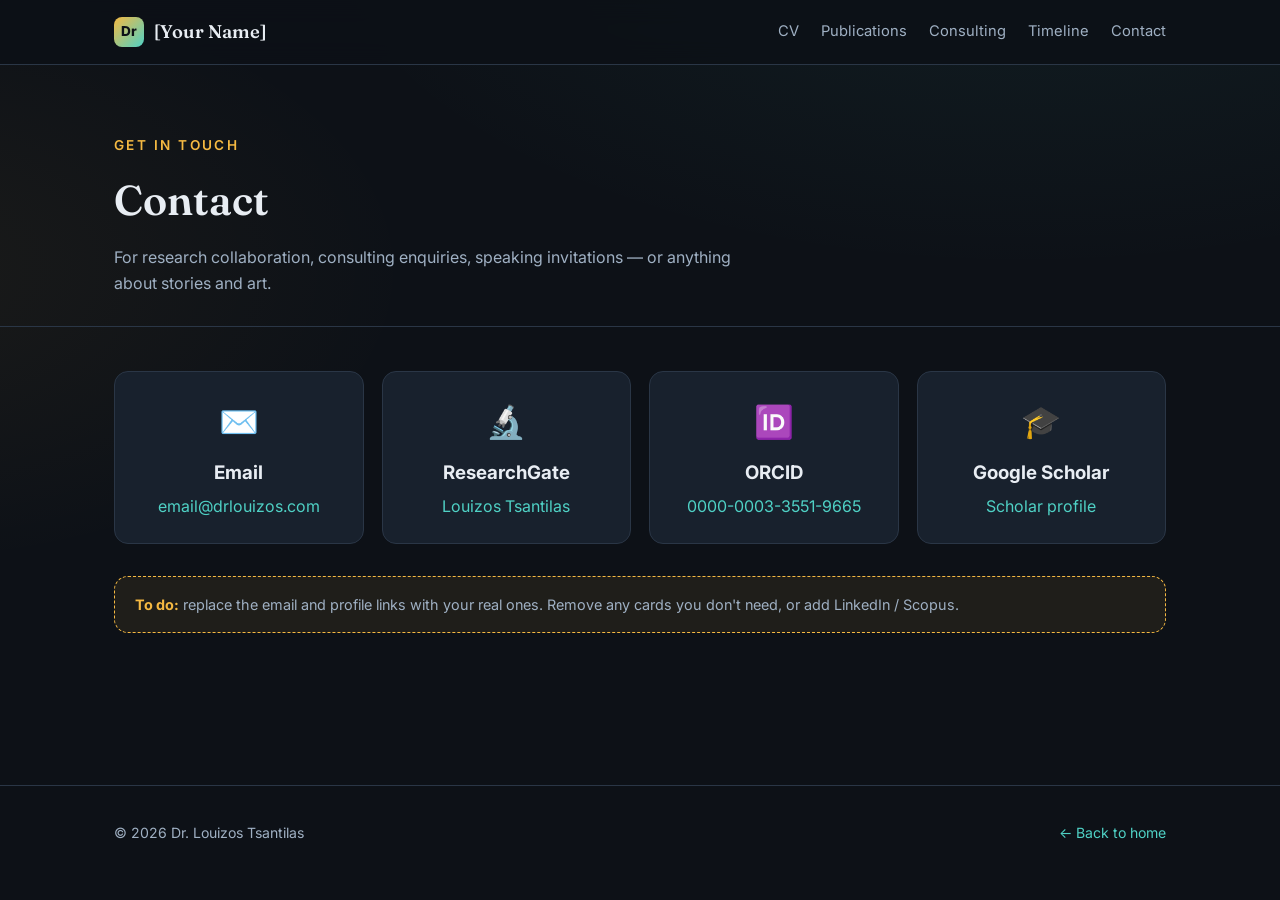
==== pages/contact.html @ 30afbcdd "Add files via upload" ====
<!DOCTYPE html>
<html lang="en">
<head>
  <meta charset="UTF-8" />
  <meta name="viewport" content="width=device-width, initial-scale=1.0" />
  <title>Contact — Dr. Louizos Tsantilas</title>
  <link href="https://fonts.googleapis.com/css2?family=Fraunces:opsz,wght@9..144,400;9..144,600&family=Inter:wght@400;600;800&display=swap" rel="stylesheet" />
  <link rel="stylesheet" href="../css/style.css" />
</head>
<body>

<header class="site-header">
  <div class="wrap">
    <a class="brand" href="../index.html"><span class="mark">Dr</span> [Your Name]</a>
    <nav class="nav">
      <a href="cv.html">CV</a>
      <a href="publications.html">Publications</a>
      <a href="consulting.html">Consulting</a>
      <a href="timeline.html">Timeline</a>
      <a href="contact.html">Contact</a>
    </nav>
  </div>
</header>

<section class="page-head">
  <div class="wrap">
    <div class="kicker">Get in touch</div>
    <h1>Contact</h1>
    <p>For research collaboration, consulting enquiries, speaking invitations — or anything about stories and art.</p>
  </div>
</section>

<section class="page-body">
  <div class="wrap">
    <div class="contact-cards">
      <div class="contact-card">
        <div class="icon">✉️</div>
        <h3>Email</h3>
        <p><a href="mailto:email@drlouizos.com">email@drlouizos.com</a></p>
      </div>
      <div class="contact-card">
        <div class="icon">🔬</div>
        <h3>ResearchGate</h3>
        <p><a href="https://www.researchgate.net/profile/Louizos-Tsantilas?ev=hdr_xprf" target="_blank" rel="noopener">Louizos Tsantilas</a></p>
      </div>
      <div class="contact-card">
        <div class="icon">🆔</div>
        <h3>ORCID</h3>
        <p><a href="https://orcid.org/0000-0003-3551-9665" target="_blank" rel="noopener">0000-0003-3551-9665</a></p>
      </div>
      <div class="contact-card">
        <div class="icon">🎓</div>
        <h3>Google Scholar</h3>
        <p><a href="https://scholar.google.com/citations?hl=el&view_op=list_works&authuser=1&gmla=ACrTK9WzGcThBdIfRgNAa7O6j9jG-van-BKrQ4UHnEy6t97a4vw4tF904GIADdbxuHLPBylcaTJUcj7HfCCHWcBw4d2ifMFMTe4DOgxXaTWkilcH-zUcXXynsKEgOHUMhG6VQN8EnLLSPQzrf23gU9fBtYw0vLW6SaUraUMIdS3poxc&user=puBOvT4AAAAJ" target="_blank" rel="noopener">Scholar profile</a></p>
      </div>
    </div>

    <div class="placeholder-note" style="margin-top:32px"><strong>To do:</strong> replace the email and profile links with your real ones. Remove any cards you don't need, or add LinkedIn / Scopus.</div>
  </div>
</section>

<footer class="site-footer">
  <div class="wrap">
    <div>© <span id="year"></span> Dr. Louizos Tsantilas</div>
    <div><a href="../index.html">← Back to home</a></div>
  </div>
</footer>

<script src="../js/main.js"></script>
</body>
</html>
---- css/style.css ----
/* ============================================================
   Dr. [Your Name] — Geotechnical & Earthquake Engineering
   Shared stylesheet for the whole site
   ============================================================ */

:root {
  --bg: #0d1117;
  --bg-soft: #131a23;
  --card: #18212d;
  --card-hover: #1e2a3a;
  --line: #2a3646;
  --text: #e8edf3;
  --text-dim: #9fb0c3;
  --accent: #f5b942;        /* seismic amber */
  --accent-2: #4fd1c5;      /* instrument teal */
  --accent-3: #e06c75;      /* alert red, used sparingly */
  --serif: "Fraunces", Georgia, "Times New Roman", serif;
  --sans: "Inter", -apple-system, "Segoe UI", Roboto, sans-serif;
  --radius: 14px;
  --shadow: 0 10px 30px rgba(0, 0, 0, 0.35);
}

* { box-sizing: border-box; margin: 0; padding: 0; }

html { scroll-behavior: smooth; }

body {
  background:
    radial-gradient(1200px 600px at 80% -10%, rgba(79, 209, 197, 0.07), transparent 60%),
    radial-gradient(900px 500px at -10% 30%, rgba(245, 185, 66, 0.06), transparent 60%),
    var(--bg);
  color: var(--text);
  font-family: var(--sans);
  line-height: 1.6;
  min-height: 100vh;
}

a { color: var(--accent-2); text-decoration: none; }
a:hover { text-decoration: underline; }

img { max-width: 100%; display: block; }

.wrap { max-width: 1100px; margin: 0 auto; padding: 0 24px; }

/* ---------- Header / nav ---------- */
.site-header {
  position: sticky; top: 0; z-index: 50;
  backdrop-filter: blur(12px);
  background: rgba(13, 17, 23, 0.82);
  border-bottom: 1px solid var(--line);
}
.site-header .wrap {
  display: flex; align-items: center; justify-content: space-between;
  height: 64px;
}
.brand {
  font-family: var(--serif);
  font-size: 1.15rem; font-weight: 600; color: var(--text);
  display: flex; align-items: center; gap: 10px;
}
.brand:hover { text-decoration: none; }
.brand .mark {
  width: 30px; height: 30px; border-radius: 8px;
  background: linear-gradient(135deg, var(--accent), var(--accent-2));
  display: inline-flex; align-items: center; justify-content: center;
  color: #0d1117; font-weight: 800; font-size: 0.85rem; font-family: var(--sans);
}
.nav { display: flex; gap: 22px; }
.nav a { color: var(--text-dim); font-size: 0.92rem; }
.nav a:hover { color: var(--text); text-decoration: none; }

/* ---------- Hero ---------- */
.hero { padding: 90px 0 50px; position: relative; overflow: hidden; }
.hero-grid {
  display: grid; grid-template-columns: 1.2fr 0.8fr; gap: 48px; align-items: center;
}
.kicker {
  color: var(--accent); font-size: 0.85rem; letter-spacing: 0.18em;
  text-transform: uppercase; font-weight: 600; margin-bottom: 14px;
}
.hero h1 {
  font-family: var(--serif);
  font-size: clamp(2.2rem, 5vw, 3.4rem);
  line-height: 1.12; font-weight: 600; margin-bottom: 18px;
}
.hero h1 em { color: var(--accent); font-style: normal; }
.hero p.lede { color: var(--text-dim); font-size: 1.08rem; max-width: 56ch; margin-bottom: 28px; }
.cta-row { display: flex; gap: 14px; flex-wrap: wrap; }

.btn {
  display: inline-flex; align-items: center; gap: 8px;
  padding: 12px 22px; border-radius: 999px;
  font-weight: 600; font-size: 0.95rem;
  border: 1px solid transparent; cursor: pointer; transition: all 0.2s ease;
}
.btn:hover { text-decoration: none; transform: translateY(-2px); }
.btn-primary { background: var(--accent); color: #14110a; }
.btn-primary:hover { box-shadow: 0 8px 24px rgba(245, 185, 66, 0.35); }
.btn-ghost { border-color: var(--line); color: var(--text); }
.btn-ghost:hover { border-color: var(--accent-2); color: var(--accent-2); }

/* Animated seismograph line under hero */
.seismo { margin-top: 36px; opacity: 0.9; }
.seismo path {
  stroke-dasharray: 2400; stroke-dashoffset: 2400;
  animation: trace 7s linear infinite;
}
@keyframes trace { to { stroke-dashoffset: 0; } }

/* ---------- Section headings ---------- */
.section { padding: 64px 0; }
.section-title {
  font-family: var(--serif); font-size: 1.8rem; font-weight: 600; margin-bottom: 8px;
}
.section-sub { color: var(--text-dim); margin-bottom: 36px; max-width: 64ch; }

/* ---------- Smart-button card grid ---------- */
.card-grid {
  display: grid;
  grid-template-columns: repeat(auto-fill, minmax(240px, 1fr));
  gap: 18px;
}
.smart-card {
  background: var(--card);
  border: 1px solid var(--line);
  border-radius: var(--radius);
  padding: 22px 20px;
  display: flex; flex-direction: column; gap: 10px;
  color: var(--text);
  transition: transform 0.22s ease, border-color 0.22s ease, background 0.22s ease;
  position: relative; overflow: hidden;
}
.smart-card::after {
  content: "→";
  position: absolute; right: 18px; bottom: 14px;
  color: var(--accent); opacity: 0; transition: all 0.22s ease;
  transform: translateX(-6px);
}
.smart-card:hover {
  transform: translateY(-4px);
  background: var(--card-hover);
  border-color: var(--accent);
  text-decoration: none;
  box-shadow: var(--shadow);
}
.smart-card:hover::after { opacity: 1; transform: translateX(0); }
.smart-card .icon { font-size: 1.6rem; line-height: 1; }
.smart-card h3 { font-size: 1.02rem; font-weight: 600; }
.smart-card p { font-size: 0.85rem; color: var(--text-dim); }
.smart-card.soon { opacity: 0.55; border-style: dashed; pointer-events: none; }
.smart-card .tag {
  position: absolute; top: 14px; right: 14px;
  font-size: 0.65rem; letter-spacing: 0.1em; text-transform: uppercase;
  color: var(--accent-2); border: 1px solid var(--accent-2);
  padding: 2px 8px; border-radius: 999px;
}

/* ---------- Plot cards (scientific diagrams) ---------- */
.plot-strip {
  display: grid;
  grid-template-columns: repeat(auto-fit, minmax(280px, 1fr));
  gap: 20px;
}
.plot-card {
  background: var(--bg-soft);
  border: 1px solid var(--line);
  border-radius: var(--radius);
  overflow: hidden;
  transition: transform 0.22s ease, border-color 0.22s ease;
}
.plot-card:hover { transform: translateY(-4px); border-color: var(--accent-2); }
.plot-card svg { width: 100%; height: auto; display: block; background: #0a0e14; }
.plot-card figcaption {
  padding: 14px 16px; font-size: 0.84rem; color: var(--text-dim);
  border-top: 1px solid var(--line);
}
.plot-card figcaption strong { color: var(--text); display: block; margin-bottom: 2px; }

/* Floating plot card variant used in hero */
.hero .plot-card { box-shadow: var(--shadow); transform: rotate(1.5deg); }
.hero .plot-card:hover { transform: rotate(0deg) translateY(-4px); }

/* ---------- Reveal-on-scroll ---------- */
.reveal { opacity: 0; transform: translateY(24px); transition: opacity 0.6s ease, transform 0.6s ease; }
.reveal.visible { opacity: 1; transform: translateY(0); }

/* ---------- Subpage layout ---------- */
.page-head { padding: 70px 0 30px; border-bottom: 1px solid var(--line); }
.page-head .kicker { margin-bottom: 10px; }
.page-head h1 { font-family: var(--serif); font-size: clamp(1.9rem, 4vw, 2.6rem); font-weight: 600; }
.page-head p { color: var(--text-dim); margin-top: 12px; max-width: 64ch; }
.page-body { padding: 44px 0 80px; }
.page-body h2 { font-family: var(--serif); font-size: 1.4rem; margin: 36px 0 12px; }
.page-body h2:first-child { margin-top: 0; }
.page-body ul { padding-left: 22px; color: var(--text-dim); }
.page-body li { margin-bottom: 8px; }
.placeholder-note {
  background: rgba(245, 185, 66, 0.08);
  border: 1px dashed var(--accent);
  border-radius: var(--radius);
  padding: 16px 20px; font-size: 0.9rem; color: var(--text-dim);
  margin-bottom: 32px;
}
.placeholder-note strong { color: var(--accent); }

/* Link-list (journals, videos, etc.) */
.link-list { display: flex; flex-direction: column; gap: 12px; margin-top: 8px; }
.link-item {
  display: flex; align-items: center; justify-content: space-between; gap: 16px;
  background: var(--card); border: 1px solid var(--line); border-radius: var(--radius);
  padding: 16px 20px; color: var(--text); transition: border-color 0.2s ease;
}
.link-item:hover { border-color: var(--accent); text-decoration: none; }
.link-item .meta { font-size: 0.82rem; color: var(--text-dim); }
.link-item .go { color: var(--accent); font-weight: 700; }

/* ---------- Timeline ---------- */
.timeline { position: relative; margin-top: 20px; padding-left: 34px; }
.timeline::before {
  content: ""; position: absolute; left: 10px; top: 4px; bottom: 4px;
  width: 2px; background: linear-gradient(var(--accent), var(--accent-2));
}
.timeline-item { position: relative; padding-bottom: 34px; }
.timeline-item::before {
  content: ""; position: absolute; left: -30px; top: 6px;
  width: 12px; height: 12px; border-radius: 50%;
  background: var(--bg); border: 3px solid var(--accent);
}
.timeline-item .when {
  font-size: 0.8rem; color: var(--accent); font-weight: 700;
  letter-spacing: 0.08em; text-transform: uppercase;
}
.timeline-item h3 { font-size: 1.05rem; margin: 4px 0; }
.timeline-item p { color: var(--text-dim); font-size: 0.92rem; }

/* ---------- Contact ---------- */
.contact-cards { display: grid; grid-template-columns: repeat(auto-fit, minmax(240px, 1fr)); gap: 18px; }
.contact-card {
  background: var(--card); border: 1px solid var(--line); border-radius: var(--radius);
  padding: 24px; text-align: center;
}
.contact-card .icon { font-size: 2rem; margin-bottom: 10px; }
.contact-card h3 { margin-bottom: 6px; }
.contact-card a { word-break: break-all; }

/* ---------- Footer ---------- */
.site-footer {
  border-top: 1px solid var(--line);
  padding: 36px 0; margin-top: 40px;
  color: var(--text-dim); font-size: 0.88rem;
}
.site-footer .wrap { display: flex; justify-content: space-between; flex-wrap: wrap; gap: 12px; }

/* ---------- Responsive ---------- */
@media (max-width: 820px) {
  .hero-grid { grid-template-columns: 1fr; }
  .nav { display: none; }
  .hero { padding-top: 56px; }
}
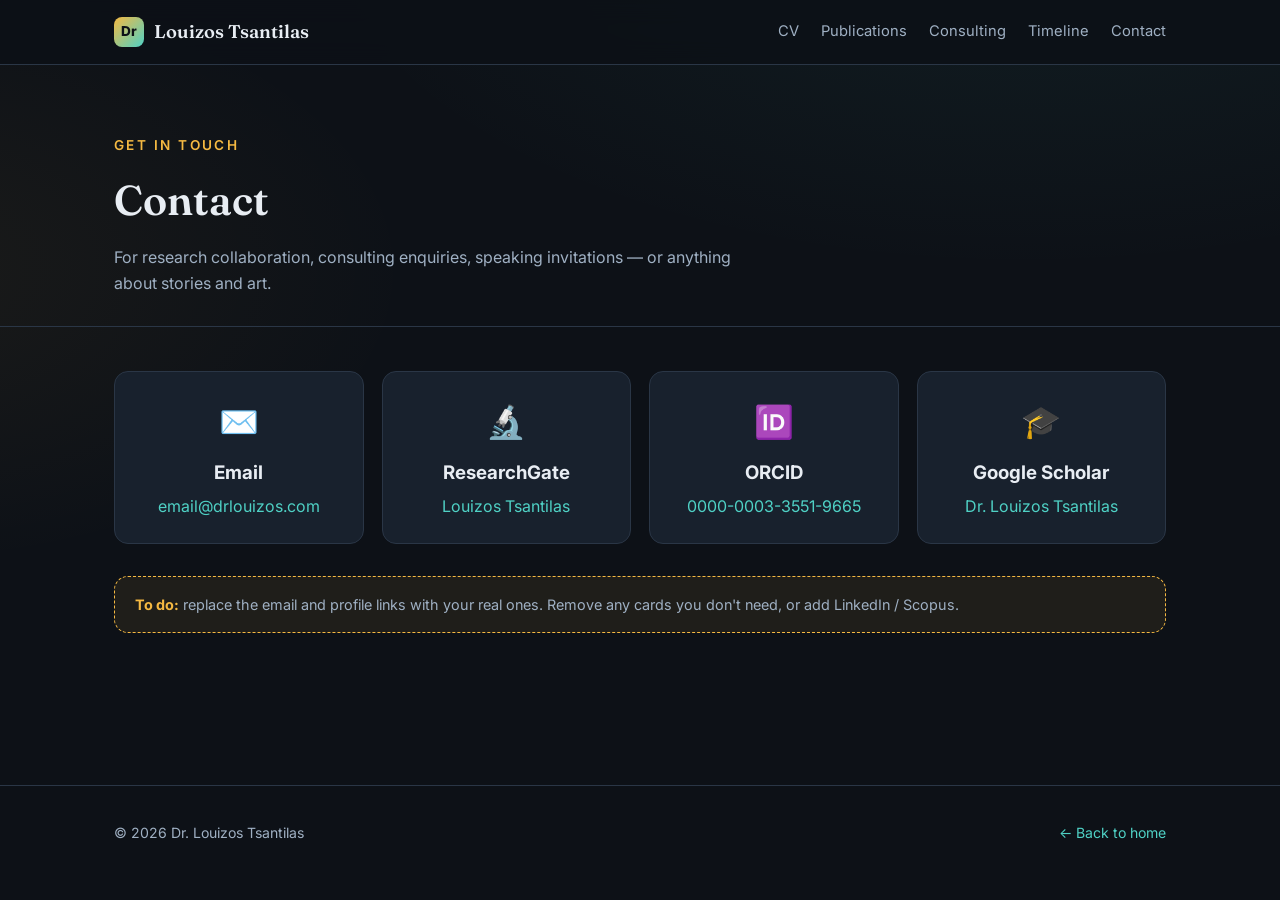
==== commit b54f320c: "Add files via upload" ====
--- a/pages/contact.html
+++ b/pages/contact.html
@@ -11,7 +11,7 @@
 
 <header class="site-header">
   <div class="wrap">
-    <a class="brand" href="../index.html"><span class="mark">Dr</span> [Your Name]</a>
+    <a class="brand" href="../index.html"><span class="mark">Dr</span> Louizos Tsantilas</a>
     <nav class="nav">
       <a href="cv.html">CV</a>
       <a href="publications.html">Publications</a>
@@ -51,7 +51,7 @@
       <div class="contact-card">
         <div class="icon">🎓</div>
         <h3>Google Scholar</h3>
-        <p><a href="https://scholar.google.com/citations?hl=el&view_op=list_works&authuser=1&gmla=ACrTK9WzGcThBdIfRgNAa7O6j9jG-van-BKrQ4UHnEy6t97a4vw4tF904GIADdbxuHLPBylcaTJUcj7HfCCHWcBw4d2ifMFMTe4DOgxXaTWkilcH-zUcXXynsKEgOHUMhG6VQN8EnLLSPQzrf23gU9fBtYw0vLW6SaUraUMIdS3poxc&user=puBOvT4AAAAJ" target="_blank" rel="noopener">Scholar profile</a></p>
+        <p><a href="https://scholar.google.com/citations?hl=el&view_op=list_works&authuser=1&gmla=ACrTK9WzGcThBdIfRgNAa7O6j9jG-van-BKrQ4UHnEy6t97a4vw4tF904GIADdbxuHLPBylcaTJUcj7HfCCHWcBw4d2ifMFMTe4DOgxXaTWkilcH-zUcXXynsKEgOHUMhG6VQN8EnLLSPQzrf23gU9fBtYw0vLW6SaUraUMIdS3poxc&user=puBOvT4AAAAJ" target="_blank" rel="noopener">Dr. Louizos Tsantilas</a></p>
       </div>
     </div>
 
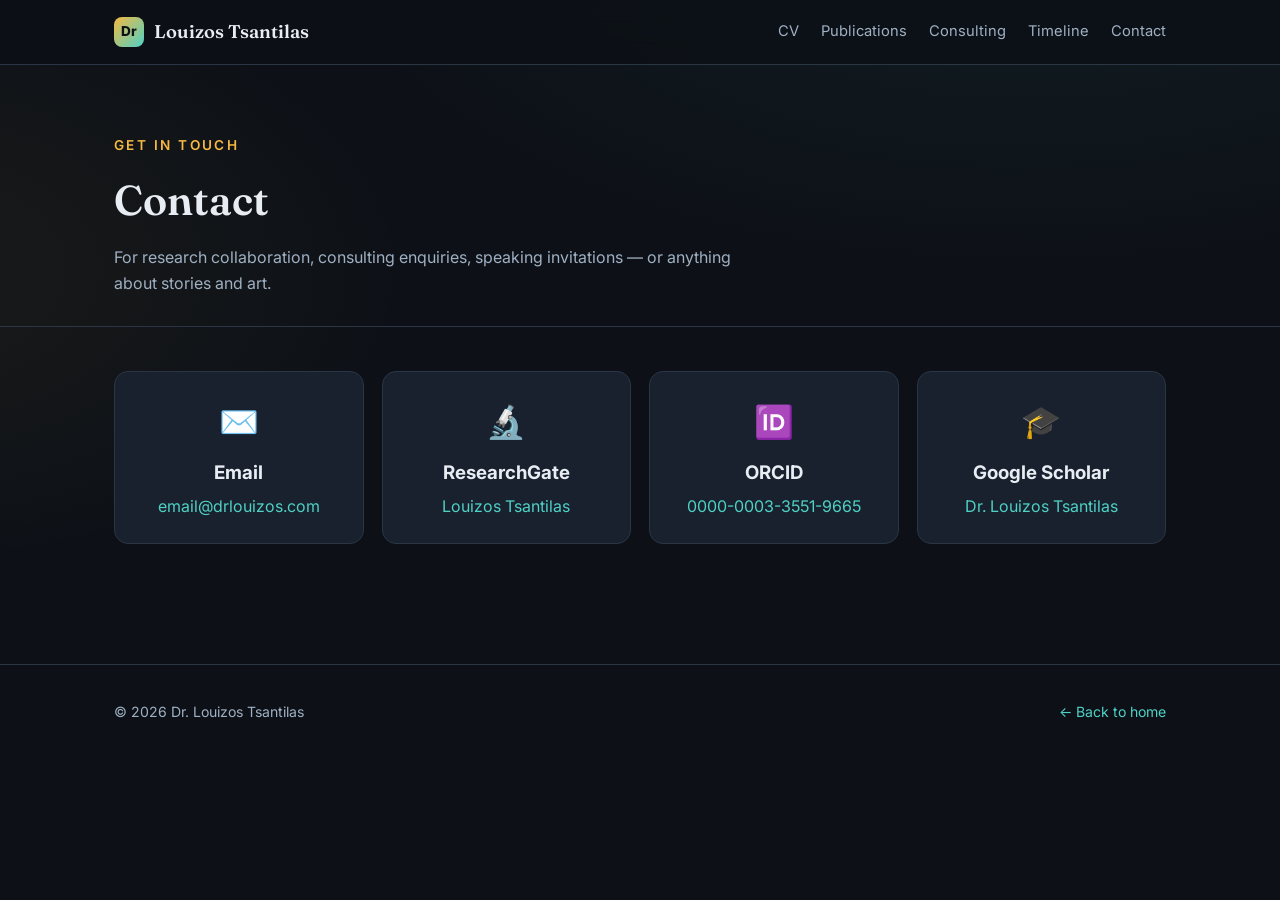
==== commit 891399a0: "Add files via upload" ====
--- a/pages/contact.html
+++ b/pages/contact.html
@@ -55,8 +55,7 @@
       </div>
     </div>
 
-    <div class="placeholder-note" style="margin-top:32px"><strong>To do:</strong> replace the email and profile links with your real ones. Remove any cards you don't need, or add LinkedIn / Scopus.</div>
-  </div>
+
 </section>
 
 <footer class="site-footer">
